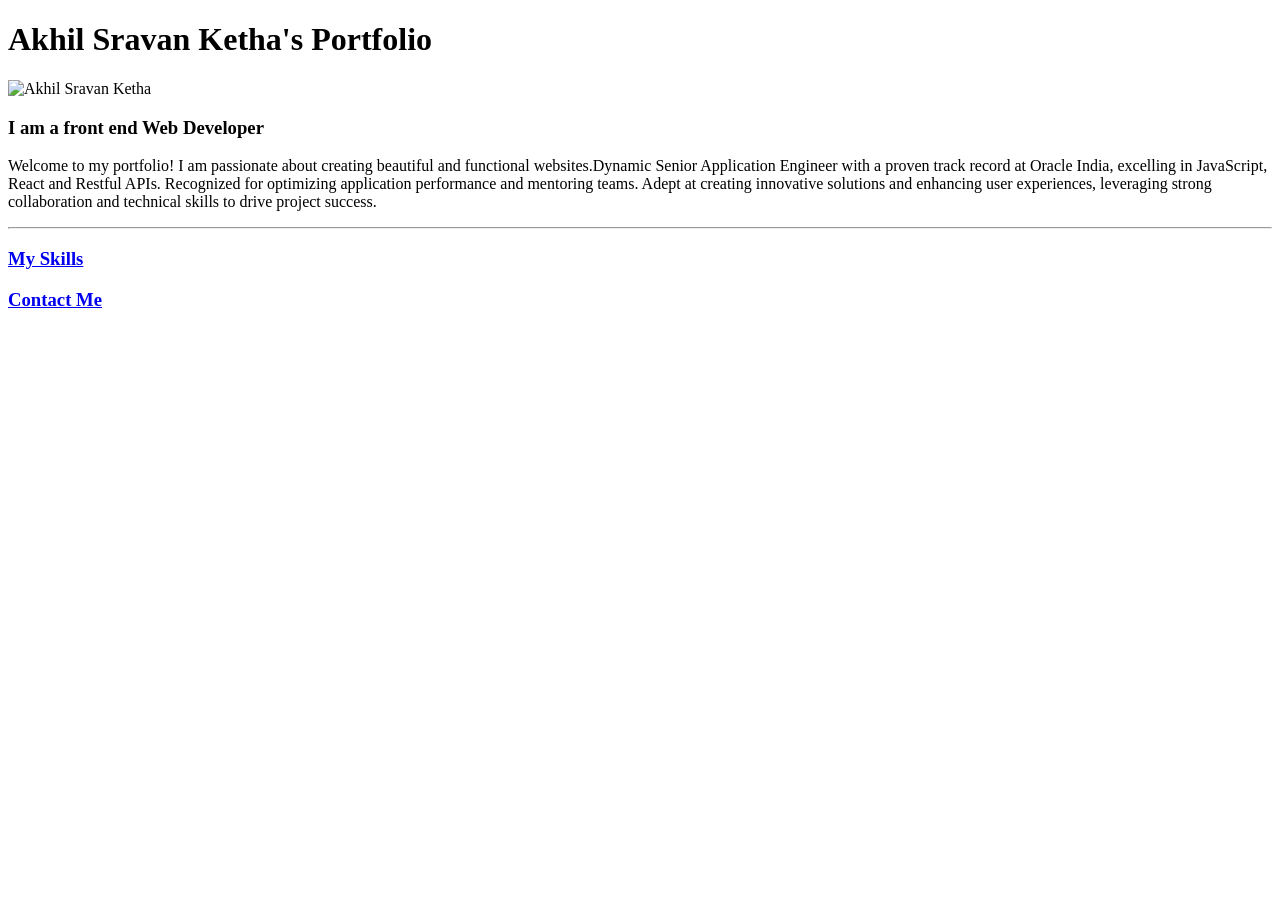
==== index.html @ 4e215909 "Add files via upload Portfolio initial commit." ====
<!doctype html>

<html lang="en">
  <head>
    <meta charset="UTF-8" />
    <meta name="viewport" content="width=device-width, initial-scale=1.0" />
    <title>Akhil Sravan Ketha</title>
  </head>
  <body>
    <h1>Akhil Sravan Ketha's Portfolio</h1>
    <img
      src="./Images/akhil.png"
      alt="Akhil Sravan Ketha"
      width="200"
      height="200"
    />
    <h3>I am a front end Web Developer</h3>
    <p>
      Welcome to my portfolio! I am passionate about creating beautiful and
      functional websites.Dynamic Senior Application Engineer with a proven
      track record at Oracle India, excelling in JavaScript, React and Restful
      APIs. Recognized for optimizing application performance and mentoring
      teams. Adept at creating innovative solutions and enhancing user
      experiences, leveraging strong collaboration and technical skills to drive
      project success.
    </p>
    <hr />
    <h3><a href="skills.html">My Skills</a></h3>
    <h3><a href="contactme.html">Contact Me</a></h3>
  </body>
</html>
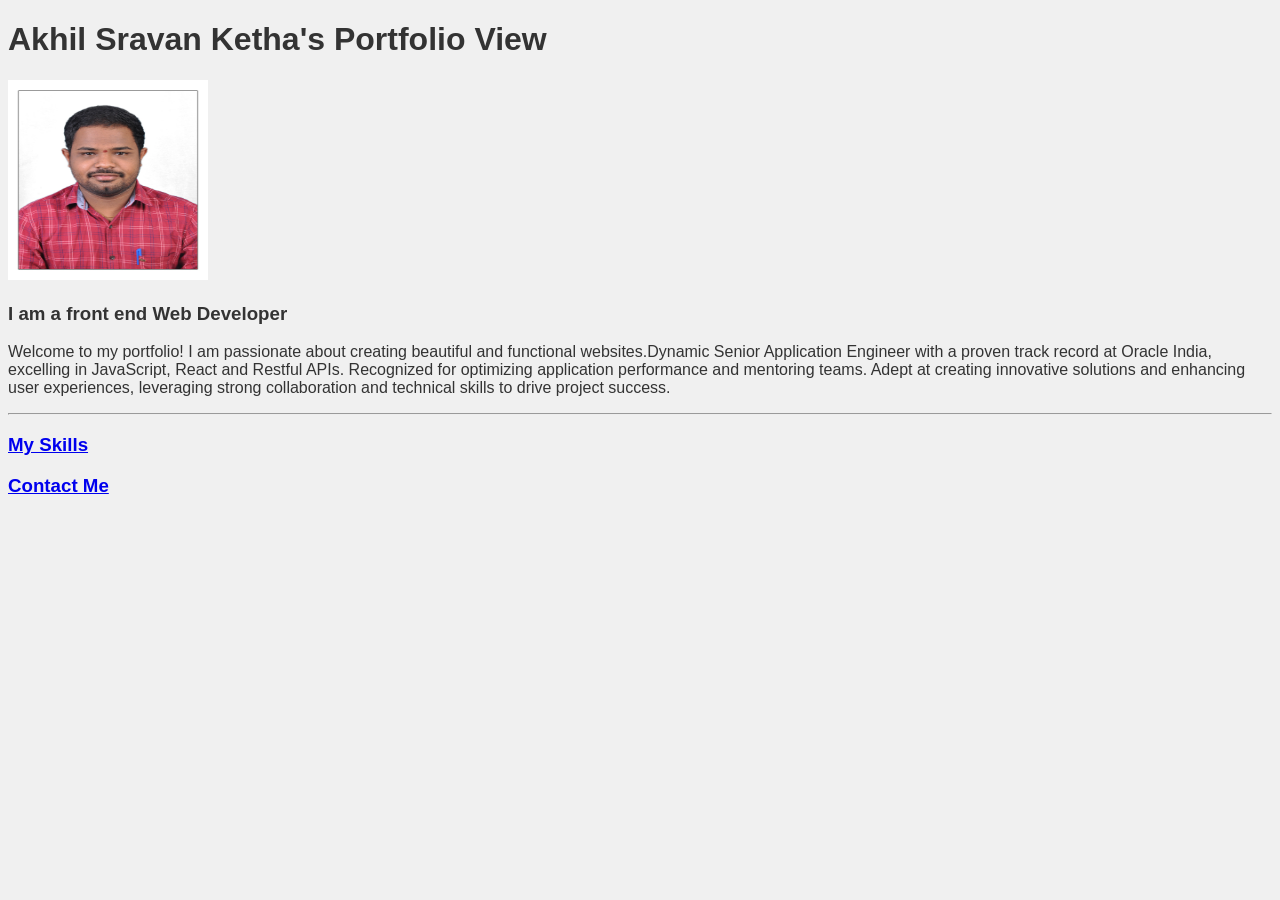
==== commit 1cd957ea: "Sync root site files with Portfolio folder updates" ====
--- a/index.html
+++ b/index.html
@@ -1,13 +1,16 @@
 <!doctype html>
 
-<html lang="en">
+<html
+  lang="en"
+  style="background-color: #f0f0f0; font-family: Arial, sans-serif; color: #333"
+>
   <head>
     <meta charset="UTF-8" />
     <meta name="viewport" content="width=device-width, initial-scale=1.0" />
     <title>Akhil Sravan Ketha</title>
   </head>
   <body>
-    <h1>Akhil Sravan Ketha's Portfolio</h1>
+    <h1>Akhil Sravan Ketha's Portfolio View</h1>
     <img
       src="./Images/akhil.png"
       alt="Akhil Sravan Ketha"
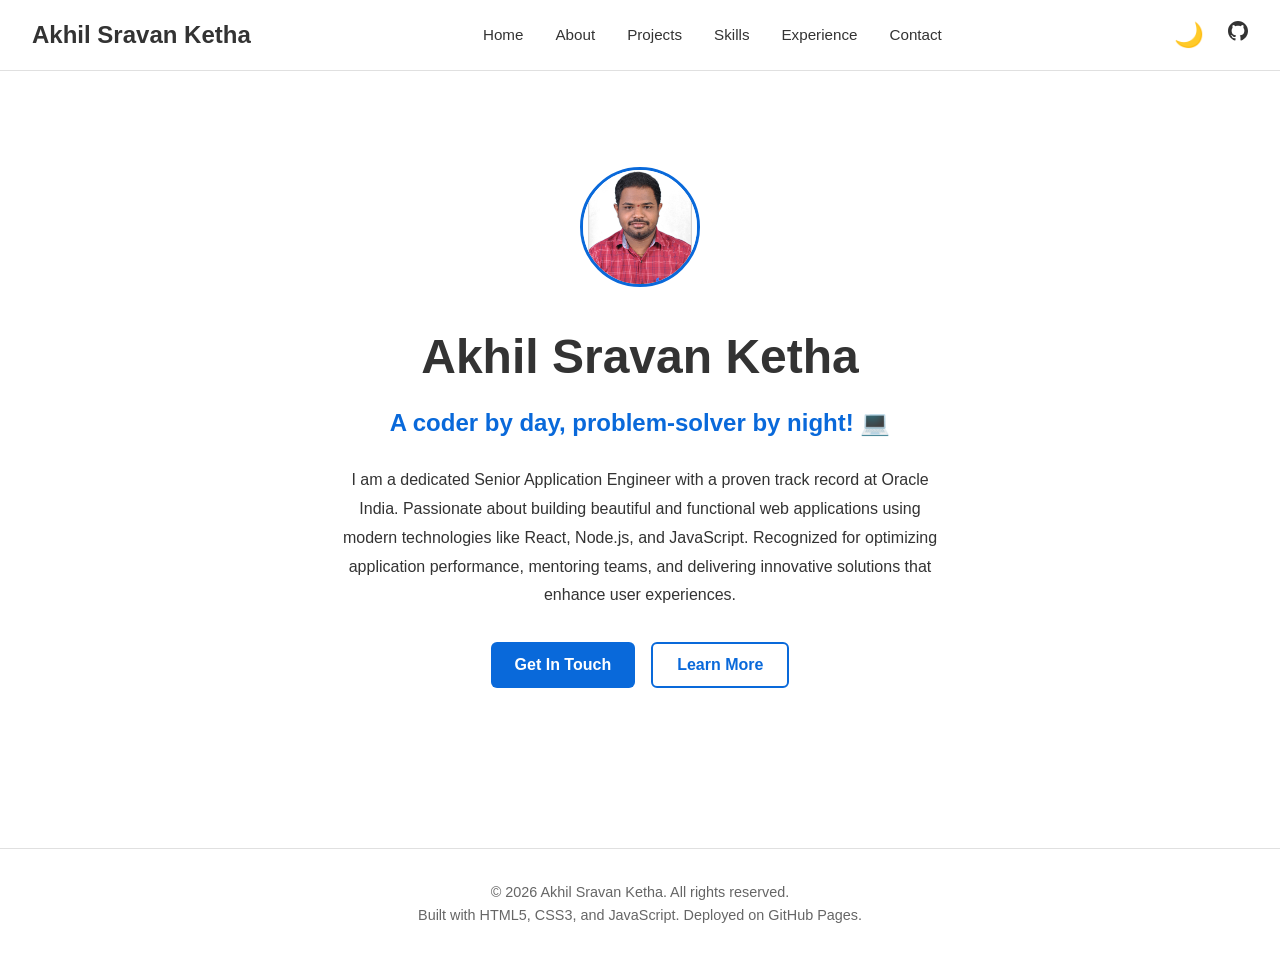
==== commit ada67915: "Modernize portfolio with professional design - add navigation, dark mode, multi-section layout" ====
--- a/index.html
+++ b/index.html
@@ -1,34 +1,261 @@
-<!doctype html>
-
-<html
-  lang="en"
-  style="background-color: #f0f0f0; font-family: Arial, sans-serif; color: #333"
->
-  <head>
-    <meta charset="UTF-8" />
-    <meta name="viewport" content="width=device-width, initial-scale=1.0" />
-    <title>Akhil Sravan Ketha</title>
-  </head>
-  <body>
-    <h1>Akhil Sravan Ketha's Portfolio View</h1>
-    <img
-      src="./Images/akhil.png"
-      alt="Akhil Sravan Ketha"
-      width="200"
-      height="200"
-    />
-    <h3>I am a front end Web Developer</h3>
-    <p>
-      Welcome to my portfolio! I am passionate about creating beautiful and
-      functional websites.Dynamic Senior Application Engineer with a proven
-      track record at Oracle India, excelling in JavaScript, React and Restful
-      APIs. Recognized for optimizing application performance and mentoring
-      teams. Adept at creating innovative solutions and enhancing user
-      experiences, leveraging strong collaboration and technical skills to drive
-      project success.
-    </p>
-    <hr />
-    <h3><a href="skills.html">My Skills</a></h3>
-    <h3><a href="contactme.html">Contact Me</a></h3>
-  </body>
+<!DOCTYPE html>
+<html lang="en">
+<head>
+  <meta charset="UTF-8" />
+  <meta name="viewport" content="width=device-width, initial-scale=1.0" />
+  <title>Akhil Sravan Ketha - Portfolio</title>
+  <link rel="stylesheet" href="styles.css" />
+</head>
+<body>
+  <!-- Navigation -->
+  <nav>
+    <div class="nav-brand">Akhil Sravan Ketha</div>
+    <ul class="nav-links">
+      <li><a href="#" onclick="showSection('home')">Home</a></li>
+      <li><a href="#" onclick="showSection('about')">About</a></li>
+      <li><a href="#" onclick="showSection('projects')">Projects</a></li>
+      <li><a href="#" onclick="showSection('skills')">Skills</a></li>
+      <li><a href="#" onclick="showSection('experience')">Experience</a></li>
+      <li><a href="#" onclick="showSection('contact')">Contact</a></li>
+    </ul>
+    <div class="nav-right">
+      <button class="theme-toggle" onclick="toggleTheme()">🌙</button>
+      <a href="https://github.com/AKHILSRAVAN-KETHA" class="social-link" target="_blank">
+        <svg width="20" height="20" viewBox="0 0 24 24" fill="currentColor">
+          <path d="M12 0c-6.626 0-12 5.373-12 12 0 5.302 3.438 9.8 8.207 11.387.599.111.793-.261.793-.577v-2.234c-3.338.726-4.033-1.416-4.033-1.416-.546-1.387-1.333-1.756-1.333-1.756-1.089-.745.083-.729.083-.729 1.205.084 1.839 1.237 1.839 1.237 1.07 1.834 2.807 1.304 3.492.997.107-.775.418-1.305.762-1.604-2.665-.305-5.467-1.334-5.467-5.931 0-1.311.469-2.381 1.236-3.221-.124-.303-.535-1.524.117-3.176 0 0 1.008-.322 3.301 1.23.957-.266 1.983-.399 3.003-.404 1.02.005 2.047.138 3.006.404 2.291-1.552 3.297-1.23 3.297-1.23.653 1.653.242 2.874.118 3.176.77.84 1.235 1.911 1.235 3.221 0 4.609-2.807 5.624-5.479 5.921.43.372.823 1.102.823 2.222v 3.293c0 .319.192.694.801.576 4.765-1.589 8.199-6.086 8.199-11.386 0-6.627-5.373-12-12-12z"/>
+        </svg>
+      </a>
+    </div>
+  </nav>
+
+  <div class="container">
+    <!-- Home Section -->
+    <section id="home" class="section active">
+      <div class="hero">
+        <img src="./Images/akhil.png" alt="Akhil Sravan Ketha" class="profile-img" />
+        <h1>Akhil Sravan Ketha</h1>
+        <div class="tagline">A coder by day, problem-solver by night! 💻</div>
+        <p>
+          I am a dedicated Senior Application Engineer with a proven track record at Oracle India. 
+          Passionate about building beautiful and functional web applications using modern technologies 
+          like React, Node.js, and JavaScript. Recognized for optimizing application performance, 
+          mentoring teams, and delivering innovative solutions that enhance user experiences.
+        </p>
+        <div class="hero-buttons">
+          <button class="btn btn-primary" onclick="showSection('contact')">Get In Touch</button>
+          <button class="btn btn-secondary" onclick="showSection('about')">Learn More</button>
+        </div>
+      </div>
+    </section>
+
+    <!-- About Section -->
+    <section id="about" class="section">
+      <h2 style="font-size: 2.5rem; margin-bottom: 2rem;">About Me</h2>
+      <div class="about-content">
+        <div class="about-image">
+          <img src="./Images/akhil.png" alt="Akhil Sravan Ketha" />
+        </div>
+        <div class="about-text">
+          <h2>Who Am I?</h2>
+          <p>
+            I'm a Senior Application Engineer with extensive experience in full-stack web development. 
+            At Oracle India, I've had the opportunity to work on enterprise-level applications, 
+            optimizing performance, and leading technical initiatives.
+          </p>
+          <p>
+            My passion lies in creating intuitive, responsive web interfaces and robust backend systems. 
+            I believe in writing clean, maintainable code and following best practices in software development.
+          </p>
+          <p>
+            Beyond coding, I'm an advocate for knowledge sharing and mentoring. I enjoy collaborating with 
+            teams, learning from colleagues, and staying updated with the latest trends in web technologies.
+          </p>
+          <p style="margin-top: 2rem;">
+            When I'm not coding, you can find me exploring new technologies, contributing to open-source, 
+            or solving challenging problems that push the boundaries of what's possible.
+          </p>
+        </div>
+      </div>
+    </section>
+
+    <!-- Projects Section -->
+    <section id="projects" class="section">
+      <h2 style="font-size: 2.5rem; margin-bottom: 2rem;">Featured Projects</h2>
+      <div class="projects-grid">
+        <div class="project-card">
+          <h3>Portfolio Website</h3>
+          <p>
+            A modern, responsive portfolio website built with HTML, CSS, and JavaScript. 
+            Features dark mode support, smooth navigation, and optimized for all devices.
+          </p>
+          <div class="project-tags">
+            <span class="tag">HTML5</span>
+            <span class="tag">CSS3</span>
+            <span class="tag">JavaScript</span>
+          </div>
+        </div>
+        <div class="project-card">
+          <h3>React E-Commerce App</h3>
+          <p>
+            Full-featured e-commerce application with product filtering, cart management, 
+            and payment integration using React and Node.js backend.
+          </p>
+          <div class="project-tags">
+            <span class="tag">React</span>
+            <span class="tag">Node.js</span>
+            <span class="tag">MongoDB</span>
+          </div>
+        </div>
+        <div class="project-card">
+          <h3>Task Management API</h3>
+          <p>
+            RESTful API for task management with authentication, CRUD operations, 
+            and database integration. Built with Express.js and MongoDB.
+          </p>
+          <div class="project-tags">
+            <span class="tag">Node.js</span>
+            <span class="tag">Express</span>
+            <span class="tag">REST API</span>
+          </div>
+        </div>
+      </div>
+    </section>
+
+    <!-- Skills Section -->
+    <section id="skills" class="section">
+      <h2 style="font-size: 2.5rem; margin-bottom: 2rem;">Skills & Tools</h2>
+      <div class="skills-grid">
+        <div class="skill-category">
+          <h3>Frontend</h3>
+          <ul>
+            <li>HTML5</li>
+            <li>CSS3</li>
+            <li>JavaScript (ES6+)</li>
+            <li>React</li>
+            <li>Responsive Design</li>
+          </ul>
+        </div>
+        <div class="skill-category">
+          <h3>Backend</h3>
+          <ul>
+            <li>Node.js</li>
+            <li>Express.js</li>
+            <li>REST APIs</li>
+            <li>Database Design</li>
+            <li>Authentication</li>
+          </ul>
+        </div>
+        <div class="skill-category">
+          <h3>Tools & Others</h3>
+          <ul>
+            <li>Git & GitHub</li>
+            <li>MongoDB</li>
+            <li>VS Code</li>
+            <li>Problem Solving</li>
+            <li>Team Leadership</li>
+          </ul>
+        </div>
+      </div>
+    </section>
+
+    <!-- Experience Section -->
+    <section id="experience" class="section">
+      <h2 style="font-size: 2.5rem; margin-bottom: 3rem;">Experience</h2>
+      
+      <div class="experience-item">
+        <h3>Senior Application Engineer</h3>
+        <div class="position">Oracle India</div>
+        <div class="date">2019 - Present</div>
+        <p>
+          Led development of multiple enterprise applications. Optimized application performance, 
+          mentored junior developers, and implemented best practices in software development. 
+          Collaborated with cross-functional teams to deliver high-quality solutions.
+        </p>
+      </div>
+
+      <div class="experience-item">
+        <h3>Application Developer</h3>
+        <div class="position">Oracle India</div>
+        <div class="date">2017 - 2019</div>
+        <p>
+          Developed and maintained Java-based applications. Implemented responsive UI components 
+          using modern technologies. Participated in code reviews and contributed to technical documentation.
+        </p>
+      </div>
+
+      <div class="experience-item">
+        <h3>Junior Developer</h3>
+        <div class="position">Oracle India</div>
+        <div class="date">2016 - 2017</div>
+        <p>
+          Started my professional journey at Oracle. Learned best practices in software development, 
+          contributed to various projects, and developed strong fundamentals in programming.
+        </p>
+      </div>
+    </section>
+
+    <!-- Contact Section -->
+    <section id="contact" class="section">
+      <div class="contact-content">
+        <h2>Get In Touch</h2>
+        <p>
+          I'm always open to new opportunities and collaborations. 
+          Feel free to reach out through any of the following channels.
+        </p>
+        <div class="contact-links">
+          <a href="mailto:akhilsravan.ketha@gmail.com" class="contact-item">
+            <strong>📧 Email</strong><br>
+            akhilsravan.ketha@gmail.com
+          </a>
+          <a href="tel:+919381659324" class="contact-item">
+            <strong>📱 Phone</strong><br>
+            (+91) 9381659324
+          </a>
+          <a href="https://linkedin.com" target="_blank" class="contact-item">
+            <strong>💼 LinkedIn</strong><br>
+            LinkedIn Profile
+          </a>
+        </div>
+      </div>
+    </section>
+  </div>
+
+  <!-- Footer -->
+  <footer>
+    <p>© 2026 Akhil Sravan Ketha. All rights reserved.</p>
+    <p>Built with HTML5, CSS3, and JavaScript. Deployed on GitHub Pages.</p>
+  </footer>
+
+  <script>
+    // Theme toggle
+    function toggleTheme() {
+      document.body.classList.toggle('dark-mode');
+      const themeToggle = document.querySelector('.theme-toggle');
+      const isDarkMode = document.body.classList.contains('dark-mode');
+      themeToggle.textContent = isDarkMode ? '☀️' : '🌙';
+      localStorage.setItem('theme', isDarkMode ? 'dark' : 'light');
+    }
+
+    // Section navigation
+    function showSection(sectionId) {
+      // Hide all sections
+      document.querySelectorAll('.section').forEach(section => {
+        section.classList.remove('active');
+      });
+      // Show selected section
+      document.getElementById(sectionId).classList.add('active');
+      // Scroll to top
+      window.scrollTo(0, 0);
+    }
+
+    // Load saved theme
+    window.addEventListener('load', () => {
+      const savedTheme = localStorage.getItem('theme');
+      if (savedTheme === 'dark') {
+        document.body.classList.add('dark-mode');
+        document.querySelector('.theme-toggle').textContent = '☀️';
+      }
+    });
+  </script>
+</body>
 </html>
--- a/styles.css
+++ b/styles.css
@@ -0,0 +1,470 @@
+* {
+  margin: 0;
+  padding: 0;
+  box-sizing: border-box;
+}
+
+:root {
+  --bg-light: #ffffff;
+  --bg-dark: #0d1117;
+  --text-light: #333333;
+  --text-dark: #e0e0e0;
+  --border-light: #e0e0e0;
+  --border-dark: #30363d;
+  --accent: #0969da;
+  --accent-hover: #0860ca;
+}
+
+body {
+  font-family: -apple-system, BlinkMacSystemFont, 'Segoe UI', Roboto, Oxygen, Ubuntu, Cantarell, sans-serif;
+  background-color: var(--bg-light);
+  color: var(--text-light);
+  transition: background-color 0.3s, color 0.3s;
+  line-height: 1.6;
+}
+
+body.dark-mode {
+  background-color: var(--bg-dark);
+  color: var(--text-dark);
+}
+
+/* Navigation */
+nav {
+  display: flex;
+  justify-content: space-between;
+  align-items: center;
+  padding: 1rem 2rem;
+  border-bottom: 1px solid var(--border-light);
+  position: sticky;
+  top: 0;
+  z-index: 100;
+  background-color: var(--bg-light);
+}
+
+body.dark-mode nav {
+  border-bottom-color: var(--border-dark);
+  background-color: var(--bg-dark);
+}
+
+.nav-brand {
+  font-size: 1.5rem;
+  font-weight: 700;
+  text-decoration: none;
+  color: var(--text-light);
+}
+
+body.dark-mode .nav-brand {
+  color: var(--text-dark);
+}
+
+.nav-links {
+  display: flex;
+  list-style: none;
+  gap: 2rem;
+}
+
+.nav-links a {
+  text-decoration: none;
+  color: var(--text-light);
+  font-size: 0.95rem;
+  transition: color 0.3s;
+}
+
+body.dark-mode .nav-links a {
+  color: var(--text-dark);
+}
+
+.nav-links a:hover {
+  color: var(--accent);
+}
+
+.nav-right {
+  display: flex;
+  align-items: center;
+  gap: 1.5rem;
+}
+
+.theme-toggle {
+  background: none;
+  border: none;
+  font-size: 1.5rem;
+  cursor: pointer;
+  color: var(--text-light);
+  transition: color 0.3s;
+}
+
+body.dark-mode .theme-toggle {
+  color: var(--text-dark);
+}
+
+.theme-toggle:hover {
+  color: var(--accent);
+}
+
+.social-link {
+  text-decoration: none;
+  color: var(--text-light);
+  font-size: 1.2rem;
+  transition: color 0.3s;
+}
+
+body.dark-mode .social-link {
+  color: var(--text-dark);
+}
+
+.social-link:hover {
+  color: var(--accent);
+}
+
+/* Container */
+.container {
+  max-width: 1000px;
+  margin: 0 auto;
+  padding: 2rem;
+}
+
+/* Section */
+.section {
+  display: none;
+}
+
+.section.active {
+  display: block;
+}
+
+/* Hero Section */
+.hero {
+  text-align: center;
+  padding: 4rem 2rem;
+}
+
+.hero h1 {
+  font-size: 3rem;
+  margin-bottom: 0.5rem;
+  font-weight: 800;
+}
+
+.hero .tagline {
+  font-size: 1.5rem;
+  color: var(--accent);
+  margin-bottom: 1.5rem;
+  font-weight: 600;
+}
+
+.hero p {
+  font-size: 1rem;
+  line-height: 1.8;
+  margin-bottom: 2rem;
+  max-width: 600px;
+  margin-left: auto;
+  margin-right: auto;
+}
+
+.hero-buttons {
+  display: flex;
+  gap: 1rem;
+  justify-content: center;
+  flex-wrap: wrap;
+}
+
+.btn {
+  padding: 0.75rem 1.5rem;
+  border: none;
+  border-radius: 6px;
+  font-size: 1rem;
+  cursor: pointer;
+  text-decoration: none;
+  transition: all 0.3s;
+  display: inline-block;
+  font-weight: 600;
+}
+
+.btn-primary {
+  background-color: var(--accent);
+  color: white;
+}
+
+.btn-primary:hover {
+  background-color: var(--accent-hover);
+  transform: translateY(-2px);
+  box-shadow: 0 4px 12px rgba(9, 105, 218, 0.3);
+}
+
+.btn-secondary {
+  background-color: transparent;
+  color: var(--accent);
+  border: 2px solid var(--accent);
+}
+
+.btn-secondary:hover {
+  background-color: var(--accent);
+  color: white;
+}
+
+.profile-img {
+  width: 120px;
+  height: 120px;
+  border-radius: 50%;
+  object-fit: cover;
+  margin-bottom: 1.5rem;
+  border: 3px solid var(--accent);
+}
+
+/* About Section */
+.about-content {
+  display: grid;
+  grid-template-columns: 1fr 1fr;
+  gap: 3rem;
+  align-items: start;
+}
+
+.about-image {
+  text-align: center;
+}
+
+.about-image img {
+  width: 80%;
+  border-radius: 8px;
+  box-shadow: 0 10px 30px rgba(0, 0, 0, 0.1);
+}
+
+body.dark-mode .about-image img {
+  box-shadow: 0 10px 30px rgba(0, 0, 0, 0.5);
+}
+
+.about-text h2 {
+  font-size: 2rem;
+  margin-bottom: 1rem;
+}
+
+.about-text p {
+  margin-bottom: 1rem;
+}
+
+/* Projects Section */
+.projects-grid {
+  display: grid;
+  grid-template-columns: repeat(auto-fit, minmax(300px, 1fr));
+  gap: 2rem;
+  margin-top: 2rem;
+}
+
+.project-card {
+  border: 1px solid var(--border-light);
+  border-radius: 8px;
+  padding: 1.5rem;
+  transition: all 0.3s;
+}
+
+body.dark-mode .project-card {
+  border-color: var(--border-dark);
+}
+
+.project-card:hover {
+  transform: translateY(-5px);
+  box-shadow: 0 10px 25px rgba(0, 0, 0, 0.1);
+}
+
+body.dark-mode .project-card:hover {
+  box-shadow: 0 10px 25px rgba(0, 0, 0, 0.3);
+}
+
+.project-card h3 {
+  font-size: 1.3rem;
+  margin-bottom: 0.5rem;
+  color: var(--accent);
+}
+
+.project-card p {
+  margin-bottom: 1rem;
+  font-size: 0.95rem;
+}
+
+.project-tags {
+  display: flex;
+  flex-wrap: wrap;
+  gap: 0.5rem;
+}
+
+.tag {
+  background-color: var(--border-light);
+  color: var(--text-light);
+  padding: 0.25rem 0.75rem;
+  border-radius: 20px;
+  font-size: 0.85rem;
+}
+
+body.dark-mode .tag {
+  background-color: var(--border-dark);
+  color: var(--text-dark);
+}
+
+/* Skills Section */
+.skills-grid {
+  display: grid;
+  grid-template-columns: repeat(auto-fit, minmax(250px, 1fr));
+  gap: 2rem;
+  margin-top: 2rem;
+}
+
+.skill-category {
+  border: 1px solid var(--border-light);
+  border-radius: 8px;
+  padding: 1.5rem;
+}
+
+body.dark-mode .skill-category {
+  border-color: var(--border-dark);
+}
+
+.skill-category h3 {
+  font-size: 1.2rem;
+  margin-bottom: 1rem;
+  color: var(--accent);
+}
+
+.skill-category ul {
+  list-style: none;
+}
+
+.skill-category li {
+  padding: 0.5rem 0;
+  padding-left: 1.5rem;
+  position: relative;
+}
+
+.skill-category li:before {
+  content: "✓";
+  position: absolute;
+  left: 0;
+  color: var(--accent);
+  font-weight: bold;
+}
+
+/* Experience Section */
+.experience-item {
+  border-left: 3px solid var(--accent);
+  padding-left: 2rem;
+  margin-bottom: 2.5rem;
+  position: relative;
+}
+
+.experience-item:before {
+  content: "";
+  position: absolute;
+  left: -9px;
+  top: 0;
+  width: 15px;
+  height: 15px;
+  border-radius: 50%;
+  background-color: var(--accent);
+}
+
+.experience-item h3 {
+  font-size: 1.2rem;
+  margin-bottom: 0.25rem;
+}
+
+.experience-item .position {
+  color: var(--accent);
+  font-weight: 600;
+  margin-bottom: 0.25rem;
+}
+
+.experience-item .date {
+  color: #888;
+  font-size: 0.9rem;
+  margin-bottom: 0.75rem;
+}
+
+body.dark-mode .experience-item .date {
+  color: #aaa;
+}
+
+/* Contact Section */
+.contact-content {
+  max-width: 600px;
+  margin: 0 auto;
+  text-align: center;
+}
+
+.contact-content h2 {
+  font-size: 2rem;
+  margin-bottom: 1rem;
+}
+
+.contact-content p {
+  margin-bottom: 2rem;
+  font-size: 1rem;
+}
+
+.contact-links {
+  display: flex;
+  justify-content: center;
+  gap: 2rem;
+  flex-wrap: wrap;
+}
+
+.contact-item {
+  text-decoration: none;
+  color: var(--text-light);
+  transition: color 0.3s;
+}
+
+body.dark-mode .contact-item {
+  color: var(--text-dark);
+}
+
+.contact-item:hover {
+  color: var(--accent);
+}
+
+/* Footer */
+footer {
+  text-align: center;
+  padding: 2rem;
+  border-top: 1px solid var(--border-light);
+  margin-top: 4rem;
+  color: #666;
+  font-size: 0.9rem;
+}
+
+body.dark-mode footer {
+  border-top-color: var(--border-dark);
+  color: #999;
+}
+
+/* Mobile Responsive */
+@media (max-width: 768px) {
+  .nav-links {
+    display: none;
+  }
+
+  .hero h1 {
+    font-size: 2rem;
+  }
+
+  .hero .tagline {
+    font-size: 1.2rem;
+  }
+
+  .about-content {
+    grid-template-columns: 1fr;
+  }
+
+  .hero-buttons {
+    flex-direction: column;
+  }
+
+  .btn {
+    width: 100%;
+  }
+
+  nav {
+    padding: 1rem;
+  }
+
+  .container {
+    padding: 1.5rem;
+  }
+}
